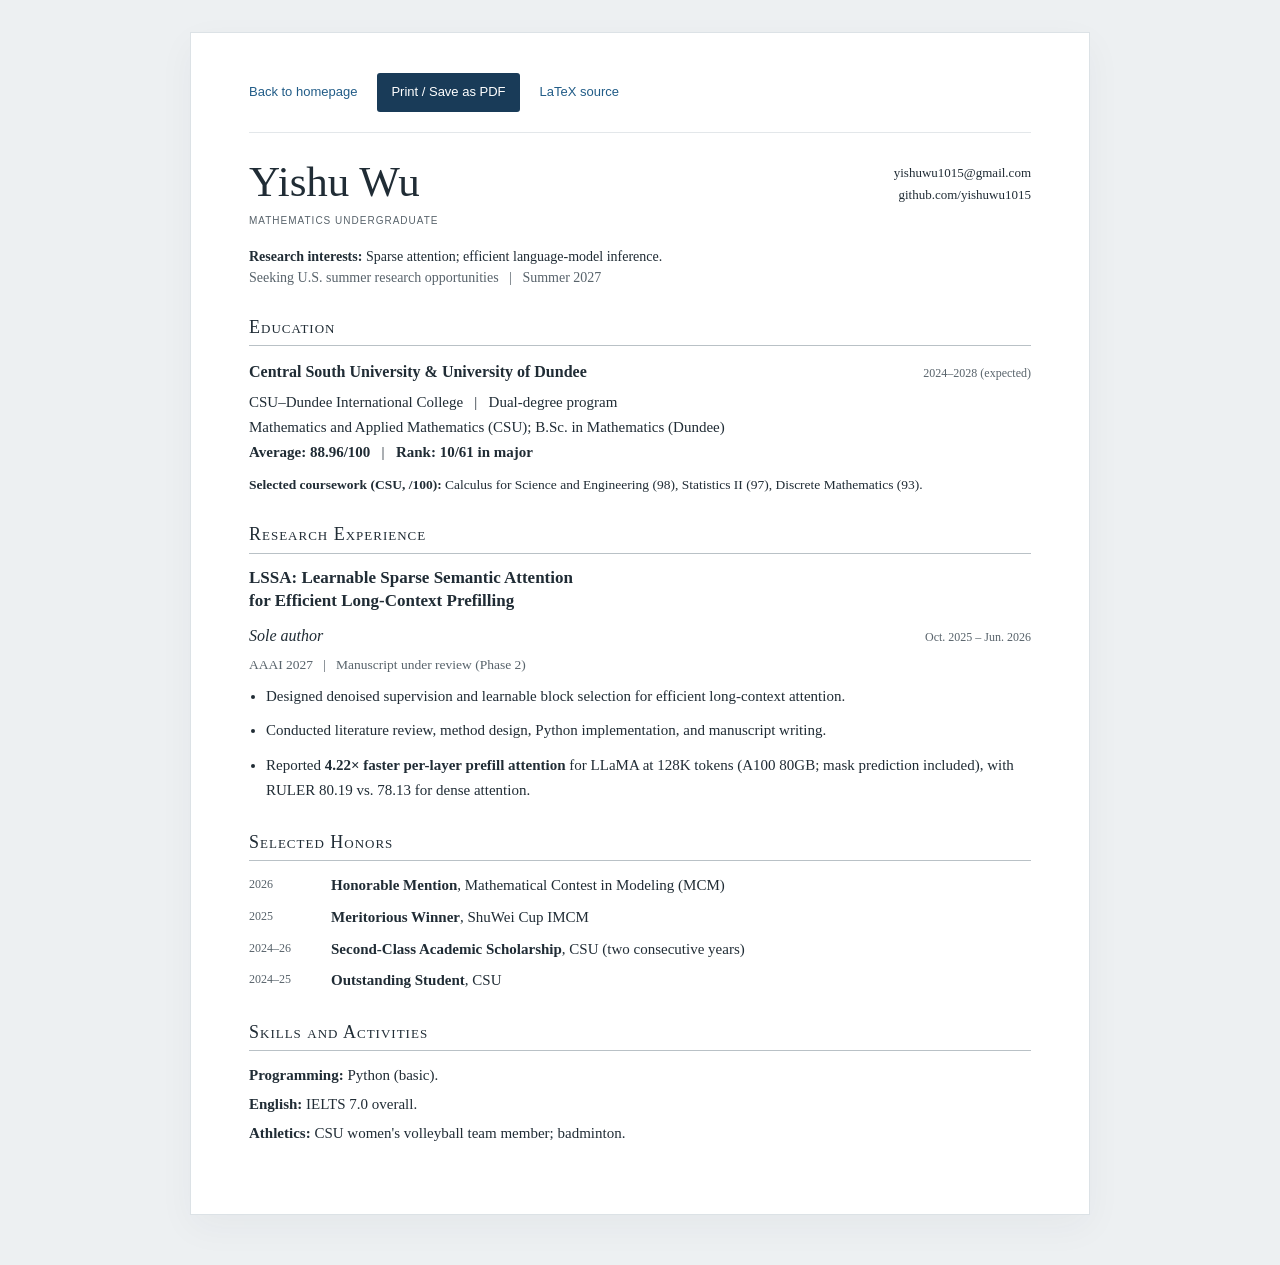
==== cv.html @ 64630541 "Add files via upload" ====
<!doctype html>
<html lang="en"><head><meta charset="utf-8"><meta name="viewport" content="width=device-width,initial-scale=1">
<title>Yishu Wu | Curriculum Vitae</title><meta name="description" content="Academic CV of Yishu Wu, mathematics undergraduate researching efficient long-context inference."><link rel="stylesheet" href="style.css">
<style>
body{background:#edf0f2;color:#202c35}
.cv-page{max-width:900px;margin:32px auto 50px;padding:40px 58px 48px;background:white;border:1px solid #dce2e6;box-shadow:0 12px 35px #2537480b;font-family:Palatino,"Palatino Linotype","Book Antiqua",Georgia,serif}
.cv-actions{font-family:-apple-system,BlinkMacSystemFont,"Segoe UI",Arial,sans-serif;padding-bottom:20px;border-bottom:1px solid #e3e7ea;margin-bottom:26px;font-size:13px}
.cv-page .cv-header{display:flex;align-items:flex-start;justify-content:space-between;gap:24px}
.cv-page h1{font-size:43px;font-weight:400;line-height:1.05;margin:0 0 9px;color:#202c35}
.cv-page .cv-kicker{font:10px/1.5 Arial,sans-serif;letter-spacing:1px;color:#58636b;margin:0}
.cv-page .cv-contacts{display:block;flex-shrink:0;text-align:right;font-size:13px;line-height:1.7;padding-top:3px;margin:0}
.cv-page .cv-contacts a{display:block;color:#202c35}
.cv-page .cv-focus{margin:18px 0 0}
.cv-page .cv-focus p{margin:0;font-size:14px;line-height:1.5}
.cv-page .cv-focus .availability-line{color:#58636b}
.cv-page section{margin:0 0 20px}
.cv-page h2{font:400 18px/1.3 Palatino,"Palatino Linotype",Georgia,serif;font-variant:small-caps;letter-spacing:1px;color:#202c35;margin:28px 0 12px;padding:0 0 6px;border-bottom:1px solid #b9c1c6}
.cv-page p,.cv-page li{font-size:15px;line-height:1.65;margin:0 0 7px}
.cv-page strong{font-weight:700}
.cv-page .cv-entry{display:flex;align-items:baseline;justify-content:space-between;gap:18px;margin-bottom:4px}
.cv-page .date{font-size:12px;white-space:nowrap;color:#58636b}
.cv-page .coursework,.cv-page .review-status{font-size:13.5px;line-height:1.6}
.cv-page .coursework{margin-top:9px}
.cv-page .review-status{color:#58636b;margin:4px 0 8px}
.cv-page h3{font-size:17px;line-height:1.4;color:#202c35;margin:0 0 9px}
.cv-page ul{margin:8px 0 9px;padding-left:17px}
.cv-page li{margin-bottom:10px}
.cv-page .honor-list{list-style:none;padding:0;margin:0}
.cv-page .honor-list li{display:grid;grid-template-columns:69px 1fr;gap:13px;margin-bottom:7px}
.cv-page .honor-list .date{padding-top:2px}
.cv-page .honor-note{font-size:13px;color:#58636b}
.cv-page .cv-skills p{margin-bottom:4px}
@media(max-width:650px){.cv-page{padding:25px 22px;margin:0;border:0;box-shadow:none}.cv-page .cv-header{display:block}.cv-page .cv-contacts{text-align:left;margin-top:13px}.cv-page .cv-entry{display:block}.cv-page .date{white-space:normal}.cv-page .cv-entry .date{display:block;margin-top:3px}.cv-page h1{font-size:39px}.cv-actions{gap:12px}}
@media print{body{background:white}.cv-page{border:0;box-shadow:none;margin:0;padding:0;max-width:none}.cv-actions{display:none}.cv-page h1{font-size:30pt}.cv-page .cv-header{display:flex}.cv-page .cv-contacts{text-align:right;margin:0;font-size:10pt}.cv-page .cv-kicker{font-size:9pt}.cv-page .cv-focus{margin-top:11pt}.cv-page .cv-focus p,.cv-page p,.cv-page li{font-size:11pt;line-height:1.32}.cv-page section{margin-bottom:11pt}.cv-page h2{font-size:12pt;margin:15pt 0 7pt;padding-bottom:3pt}.cv-page h3{font-size:11pt;margin-bottom:5pt}.cv-page .cv-entry{display:flex;margin-bottom:2pt}.cv-page .date{font-size:10pt;white-space:nowrap}.cv-page .coursework,.cv-page .review-status{font-size:10pt}.cv-page li{margin-bottom:5pt}.cv-page .honor-list li{margin-bottom:4pt;grid-template-columns:0.72in 1fr;gap:10pt}.cv-page ul{margin:6pt 0;padding-left:14pt}.cv-page .cv-skills p{margin-bottom:3pt}@page{size:letter;margin:0.72in}}
</style></head>
<body><main class="cv-page">
<div class="cv-actions"><a href="./">Back to homepage</a><button onclick="window.print()">Print / Save as PDF</button><a href="yishu-wu-cv.tex" download>LaTeX source</a></div>
<div class="cv-header"><div><h1>Yishu Wu</h1><p class="cv-kicker">MATHEMATICS UNDERGRADUATE</p></div><div class="cv-contacts"><a href="mailto:yishuwu1015@gmail.com">yishuwu1015@gmail.com</a><a href="https://github.com/yishuwu1015">github.com/yishuwu1015</a></div></div>
<div class="cv-focus"><p><strong>Research interests:</strong> Sparse attention; efficient language-model inference.</p><p class="availability-line">Seeking U.S. summer research opportunities &nbsp; | &nbsp; Summer 2027</p></div>
<section><h2>Education</h2><div class="cv-entry"><strong>Central South University &amp; University of Dundee</strong><span class="date">2024–2028 (expected)</span></div><p>CSU–Dundee International College &nbsp; | &nbsp; Dual-degree program<br>Mathematics and Applied Mathematics (CSU); B.Sc. in Mathematics (Dundee)<br><strong>Average: 88.96/100</strong> &nbsp; | &nbsp; <strong>Rank: 10/61 in major</strong></p>
<p class="coursework"><strong>Selected coursework (CSU, /100):</strong> Calculus for Science and Engineering (98), Statistics II (97), Discrete Mathematics (93).</p></section>
<section><h2>Research Experience</h2><h3>LSSA: Learnable Sparse Semantic Attention<br>for Efficient Long-Context Prefilling</h3><div class="cv-entry"><em>Sole author</em><span class="date">Oct. 2025 – Jun. 2026</span></div><p class="review-status">AAAI 2027 &nbsp; | &nbsp; Manuscript under review (Phase 2)</p><ul>
<li>Designed denoised supervision and learnable block selection for efficient long-context attention.</li>
<li>Conducted literature review, method design, Python implementation, and manuscript writing.</li>
<li>Reported <strong>4.22× faster per-layer prefill attention</strong> for LLaMA at 128K tokens (A100 80GB; mask prediction included), with RULER 80.19 vs. 78.13 for dense attention.</li>
</ul></section>
<section><h2>Selected Honors</h2><ul class="honor-list"><li><span class="date">2026</span><span><strong>Honorable Mention</strong>, Mathematical Contest in Modeling (MCM)</span></li><li><span class="date">2025</span><span><strong>Meritorious Winner</strong>, ShuWei Cup IMCM</span></li><li><span class="date">2024–26</span><span><strong>Second-Class Academic Scholarship</strong>, CSU (two consecutive years)</span></li><li><span class="date">2024–25</span><span><strong>Outstanding Student</strong>, CSU</span></li></ul></section>
<section class="cv-skills"><h2>Skills and Activities</h2><p><strong>Programming:</strong> Python (basic).</p><p><strong>English:</strong> IELTS 7.0 overall.</p><p><strong>Athletics:</strong> CSU women's volleyball team member; badminton.</p></section>
</main></body></html>
---- style.css ----
:root{--ink:#242d35;--navy:#193b58;--muted:#626d76;--line:#e2e7eb;--wash:#f3f7fa;--link:#215c87}*{box-sizing:border-box}html{scroll-behavior:smooth;scroll-padding-top:90px}body{margin:0;color:var(--ink);font:16px/1.75 -apple-system,BlinkMacSystemFont,"Segoe UI",Arial,sans-serif;background:#fff}a{color:var(--link);text-decoration:none}a:hover{text-decoration:underline;text-underline-offset:4px}a:focus-visible,summary:focus-visible,button:focus-visible{outline:3px solid #3e83b5;outline-offset:5px}.skip{position:absolute;left:12px;top:-70px;background:white;padding:10px;z-index:5}.skip:focus{top:8px}header{border-bottom:1px solid var(--line);background:#fff}nav{max-width:1120px;margin:auto;display:flex;justify-content:space-between;align-items:center;padding:22px 32px;gap:20px}.brand{font-weight:700;color:var(--navy);font-size:19px}.navlinks{display:flex;gap:30px}.navlinks a{font-size:15px;color:var(--muted)}.layout{max-width:1120px;margin:0 auto;display:grid;grid-template-columns:235px minmax(0,1fr);gap:65px;padding:56px 32px 24px}.profile{align-self:start;position:sticky;top:36px;font-size:14px;line-height:1.65}.monogram{height:100px;width:100px;border-radius:50%;display:grid;place-items:center;background:var(--wash);border:1px solid #dce6ee;color:var(--navy);font:35px Georgia,serif;letter-spacing:-2px}.profile h1{font:700 29px/1.2 Georgia,serif;color:var(--navy);margin:22px 0 8px}.profile p{margin:12px 0}.profile .role{font-size:15px;margin-top:0}.secondary{color:var(--muted)}.contact{display:block;overflow-wrap:anywhere;margin-top:20px}.cv-link{display:inline-block;margin-top:9px;border-bottom:1px solid #b8cad8}.interests{margin-top:32px;padding-top:22px;border-top:1px solid var(--line)}.interests h2{font-size:14px;font-weight:650;margin:0 0 9px}.interests ul{padding:0;margin:0;list-style:none;color:var(--muted)}.interests li{margin:4px 0}main{min-width:0}section{margin-bottom:42px}.eyebrow{color:var(--muted);font-size:12px;letter-spacing:1.5px;margin:0 0 8px}h2{font:700 27px/1.3 Georgia,serif;color:var(--navy);margin:0 0 19px}.about h2{font-size:36px;margin-bottom:22px}p{margin:0 0 15px}strong{font-weight:600}.availability{border-left:3px solid #3b6a8b;background:var(--wash);padding:16px 20px;margin-top:26px;font-size:15px}.availability strong{color:var(--navy)}.availability p{margin:4px 0 0}.section-heading{display:flex;justify-content:space-between;align-items:baseline;gap:14px;border-bottom:1px solid var(--line);margin-bottom:22px}.section-heading h2{margin-bottom:12px}.section-heading>span{font-size:13px;color:var(--muted)}.paper-meta{display:flex;gap:12px;flex-wrap:wrap;align-items:center;font-size:13px;color:var(--muted)}.tag{font-size:11px;letter-spacing:.6px;color:var(--navy);background:var(--wash);padding:3px 7px}h3{font-size:18px;line-height:1.5;margin:12px 0 9px;color:var(--navy)}.paper h3{font-size:21px;line-height:1.45;font-weight:650}.byline{font-size:14px}.byline span{color:var(--muted)}.paper>p{font-size:15px}.facts{display:grid;grid-template-columns:repeat(3,1fr);margin:22px 0;gap:16px}.facts div{border-left:1px solid var(--line);padding-left:14px}.facts strong{display:block;font-size:21px;color:var(--navy);line-height:1.5}.facts span{font-size:12px;color:var(--muted)}details{border-top:1px solid var(--line);border-bottom:1px solid var(--line);font-size:14px}summary{cursor:pointer;color:var(--link);padding:12px 0}details>div{padding:5px 0 4px}.entry-heading{display:flex;justify-content:space-between;align-items:baseline;gap:16px}.entry-heading h3{margin-top:0}.entry-heading>span{font-size:13px;white-space:nowrap;color:var(--muted)}.education-item p{font-size:15px;margin-bottom:12px}.grades span{padding:0 10px;color:var(--muted)}.small-title{font-size:14px;margin-top:25px}.courses{display:grid;grid-template-columns:1fr 1fr;gap:6px 20px;color:var(--muted);font-size:14px}.awards{list-style:none;padding:0;margin:0}.awards li{display:flex;justify-content:space-between;gap:20px;padding:13px 0;border-bottom:1px solid #edf0f3;font-size:14px;color:var(--muted)}.awards strong{color:var(--ink);font-size:15px}.awards time{font-size:13px}footer{display:flex;justify-content:space-between;border-top:1px solid var(--line);padding:22px 0;font-size:12px;color:var(--muted)}.cv-page{max-width:850px;margin:40px auto;padding:0 28px}.cv-page h1{font:700 36px Georgia,serif;color:var(--navy);margin-bottom:5px}.cv-page h2{font-size:22px;border-bottom:1px solid var(--line);padding-bottom:8px;margin:25px 0 12px}.cv-page p,.cv-page li{font-size:14px;line-height:1.65}.cv-page ul{padding-left:20px}.cv-actions{display:flex;gap:20px;flex-wrap:wrap;align-items:center;margin-bottom:26px;font-size:14px}.cv-actions button{font:inherit;background:var(--navy);color:white;border:0;padding:8px 14px;border-radius:3px;cursor:pointer}@media(max-width:800px){.layout{grid-template-columns:190px minmax(0,1fr);gap:32px;padding:36px 24px}.entry-heading{display:block}.entry-heading>span{display:block;margin-bottom:10px}.navlinks{gap:20px}.courses{grid-template-columns:1fr}}@media(max-width:600px){nav{padding:17px 20px;flex-wrap:wrap;gap:8px}.brand{font-size:18px}.navlinks{gap:17px}.navlinks a{font-size:14px}.layout{display:block;padding:30px 22px}.profile{position:static;display:grid;grid-template-columns:68px 1fr;column-gap:17px;margin-bottom:34px;padding-bottom:25px;border-bottom:1px solid var(--line)}.monogram{width:68px;height:68px;font-size:25px;grid-column:1;grid-row:1/3}.profile h1{grid-column:2;margin:4px 0;font-size:27px}.profile .role{grid-column:2;margin:0}.profile>p:not(.role),.contact,.cv-link{grid-column:1/-1}.profile>p{margin:10px 0 0}.contact{margin-top:12px}.cv-link{justify-self:start}.interests{display:none}.about h2{font-size:30px}.facts{gap:8px}.facts div{padding-left:9px}.facts strong{font-size:19px}.facts span{font-size:11px}section{margin-bottom:34px}.cv-page{margin-top:25px}}@media(prefers-reduced-motion:reduce){html{scroll-behavior:auto}}@media print{header,.cv-actions{display:none}.cv-page{margin:0;max-width:none;padding:0}.cv-page h1{font-size:25pt}.cv-page h2{font-size:13pt;margin:14px 0 7px}.cv-page p,.cv-page li{font-size:10pt;line-height:1.35}a{color:inherit}.cv-page section{break-inside:avoid;margin-bottom:12px}@page{size:letter;margin:16mm}}

/* Selected portrait and final typography */
.portrait{display:block;width:100%;height:auto;aspect-ratio:1;object-fit:contain;border-radius:6px}
.github-link{display:block;margin-top:8px;width:fit-content}
.profile{font-size:14px;position:static}
.profile h1{font-family:Georgia,serif;font-size:32px;margin-top:23px}
.profile .role{font-size:15px}
.interests{margin-top:26px}
.paper>p,.education-item p{font-size:16px}
.paper-meta{font-size:14px;margin-bottom:13px}
.tag{font-size:12px;letter-spacing:.35px}
.paper h3{font-size:21px;margin-bottom:10px}
.research-context{color:var(--muted)}
.availability{font-size:16px}
.courses,.awards li{font-size:14px}
.cv-page p,.cv-page li{font-size:16px}
.cv-page h1{margin-top:0}
.cv-page section{margin-bottom:24px}
.cv-page .cv-contacts{display:flex;flex-wrap:wrap;gap:8px 20px;margin-bottom:20px}
.cv-page .date{font-size:14px;color:var(--muted)}
@media(max-width:600px){
 .profile{grid-template-columns:116px minmax(0,1fr);gap:0 20px}
 .portrait{grid-column:1;grid-row:1/4;width:116px}
 .profile h1{grid-column:2;grid-row:1;font-size:28px;margin-top:12px}
 .profile .role{grid-column:2;grid-row:2;font-size:14px;margin-bottom:18px;line-height:1.5}
 .github-link{grid-column:1/-1}
 .profile>p:not(.role){margin-top:13px}
 .paper-meta{gap:6px 12px}
 .navlinks{gap:16px}
 .about h2{font-size:30px}
 .cv-page{padding:0 20px}
}
@media print{
 .cv-page p,.cv-page li{font-size:10pt;line-height:1.35}
 .cv-page section{margin-bottom:12px}
 .cv-page .cv-contacts{margin-bottom:10px}
 .cv-page .date{font-size:9pt}
}
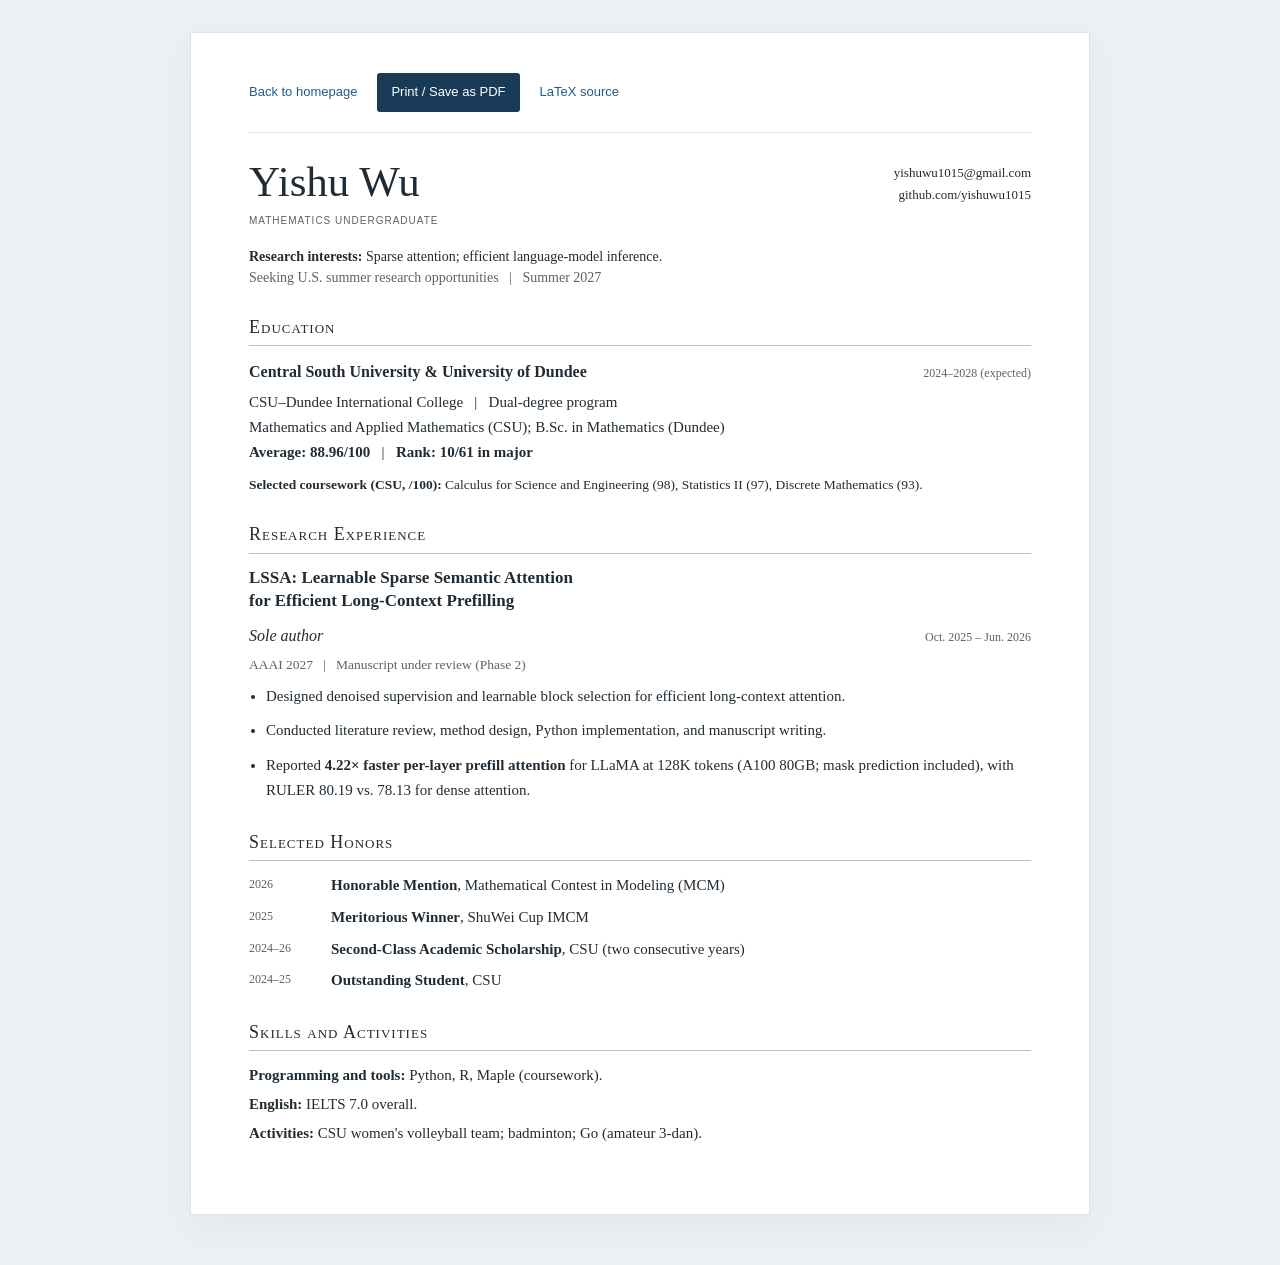
==== commit 014cd0f6: "Add files via upload" ====
--- a/cv.html
+++ b/cv.html
@@ -45,5 +45,5 @@
 <li>Reported <strong>4.22× faster per-layer prefill attention</strong> for LLaMA at 128K tokens (A100 80GB; mask prediction included), with RULER 80.19 vs. 78.13 for dense attention.</li>
 </ul></section>
 <section><h2>Selected Honors</h2><ul class="honor-list"><li><span class="date">2026</span><span><strong>Honorable Mention</strong>, Mathematical Contest in Modeling (MCM)</span></li><li><span class="date">2025</span><span><strong>Meritorious Winner</strong>, ShuWei Cup IMCM</span></li><li><span class="date">2024–26</span><span><strong>Second-Class Academic Scholarship</strong>, CSU (two consecutive years)</span></li><li><span class="date">2024–25</span><span><strong>Outstanding Student</strong>, CSU</span></li></ul></section>
-<section class="cv-skills"><h2>Skills and Activities</h2><p><strong>Programming:</strong> Python (basic).</p><p><strong>English:</strong> IELTS 7.0 overall.</p><p><strong>Athletics:</strong> CSU women's volleyball team member; badminton.</p></section>
+<section class="cv-skills"><h2>Skills and Activities</h2><p><strong>Programming and tools:</strong> Python, R, Maple (coursework).</p><p><strong>English:</strong> IELTS 7.0 overall.</p><p><strong>Activities:</strong> CSU women's volleyball team; badminton; Go (amateur 3-dan).</p></section>
 </main></body></html>
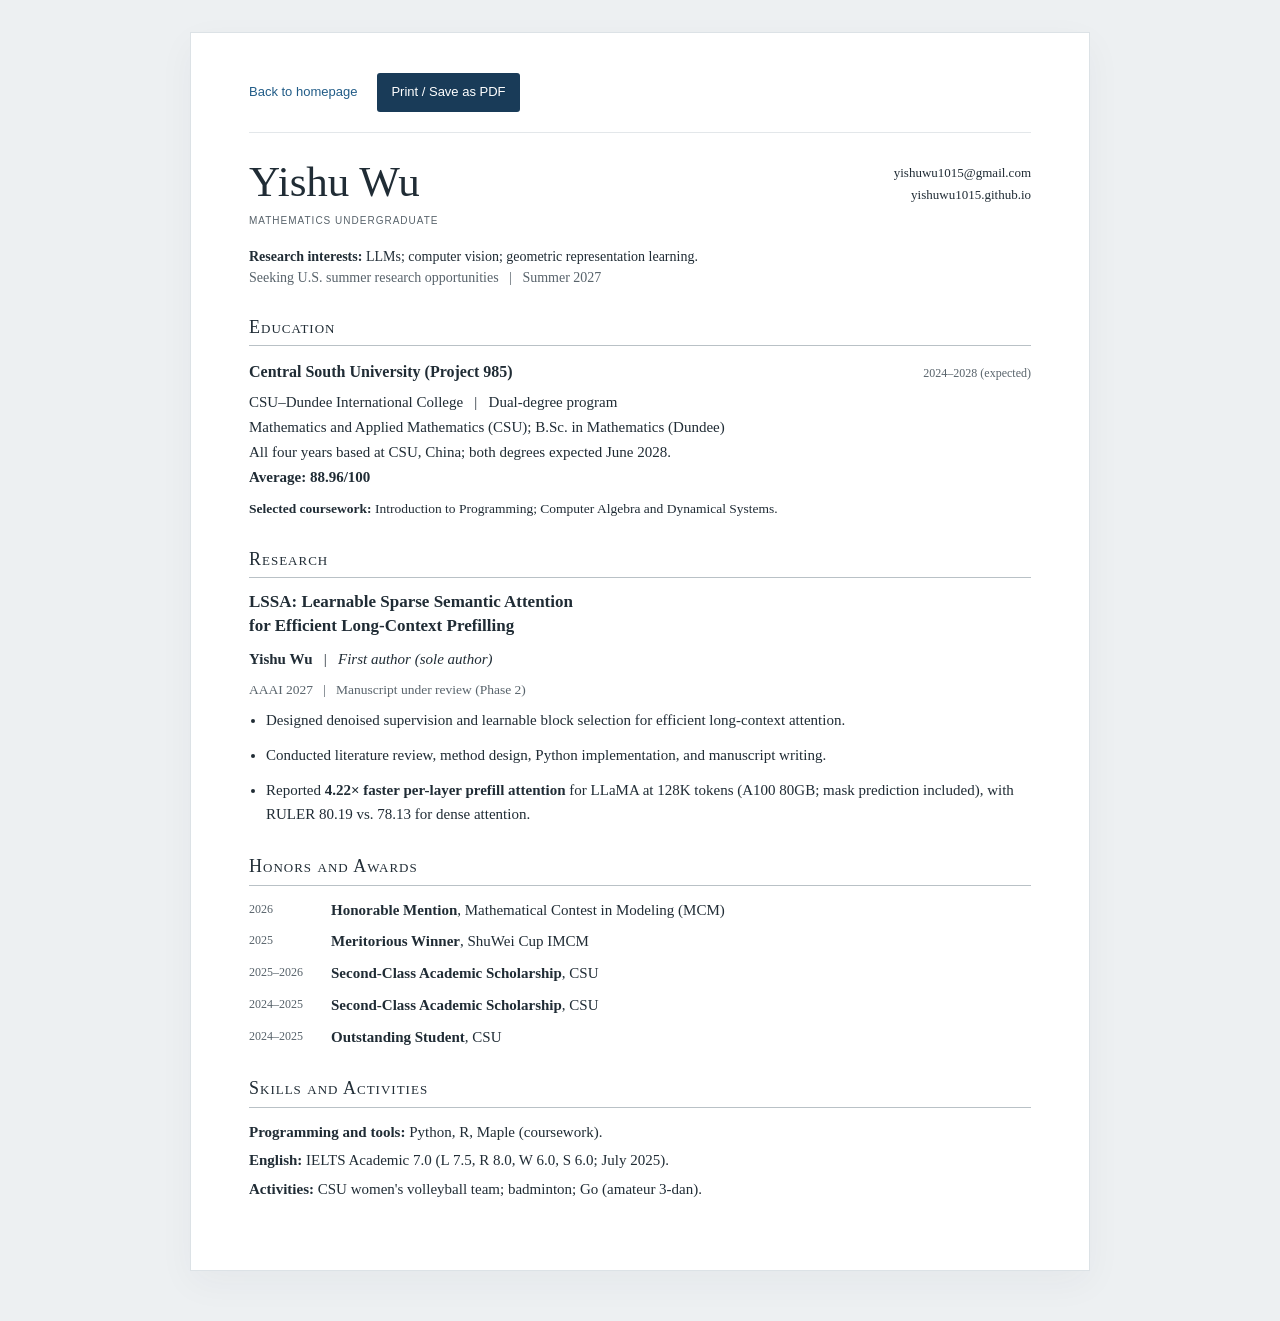
==== commit 00abebfe: "Add files via upload" ====
--- a/cv.html
+++ b/cv.html
@@ -34,16 +34,16 @@
 @media print{body{background:white}.cv-page{border:0;box-shadow:none;margin:0;padding:0;max-width:none}.cv-actions{display:none}.cv-page h1{font-size:30pt}.cv-page .cv-header{display:flex}.cv-page .cv-contacts{text-align:right;margin:0;font-size:10pt}.cv-page .cv-kicker{font-size:9pt}.cv-page .cv-focus{margin-top:11pt}.cv-page .cv-focus p,.cv-page p,.cv-page li{font-size:11pt;line-height:1.32}.cv-page section{margin-bottom:11pt}.cv-page h2{font-size:12pt;margin:15pt 0 7pt;padding-bottom:3pt}.cv-page h3{font-size:11pt;margin-bottom:5pt}.cv-page .cv-entry{display:flex;margin-bottom:2pt}.cv-page .date{font-size:10pt;white-space:nowrap}.cv-page .coursework,.cv-page .review-status{font-size:10pt}.cv-page li{margin-bottom:5pt}.cv-page .honor-list li{margin-bottom:4pt;grid-template-columns:0.72in 1fr;gap:10pt}.cv-page ul{margin:6pt 0;padding-left:14pt}.cv-page .cv-skills p{margin-bottom:3pt}@page{size:letter;margin:0.72in}}
 </style></head>
 <body><main class="cv-page">
-<div class="cv-actions"><a href="./">Back to homepage</a><button onclick="window.print()">Print / Save as PDF</button><a href="yishu-wu-cv.tex" download>LaTeX source</a></div>
-<div class="cv-header"><div><h1>Yishu Wu</h1><p class="cv-kicker">MATHEMATICS UNDERGRADUATE</p></div><div class="cv-contacts"><a href="mailto:yishuwu1015@gmail.com">yishuwu1015@gmail.com</a><a href="https://github.com/yishuwu1015">github.com/yishuwu1015</a></div></div>
-<div class="cv-focus"><p><strong>Research interests:</strong> Sparse attention; efficient language-model inference.</p><p class="availability-line">Seeking U.S. summer research opportunities &nbsp; | &nbsp; Summer 2027</p></div>
-<section><h2>Education</h2><div class="cv-entry"><strong>Central South University &amp; University of Dundee</strong><span class="date">2024–2028 (expected)</span></div><p>CSU–Dundee International College &nbsp; | &nbsp; Dual-degree program<br>Mathematics and Applied Mathematics (CSU); B.Sc. in Mathematics (Dundee)<br><strong>Average: 88.96/100</strong> &nbsp; | &nbsp; <strong>Rank: 10/61 in major</strong></p>
-<p class="coursework"><strong>Selected coursework (CSU, /100):</strong> Calculus for Science and Engineering (98), Statistics II (97), Discrete Mathematics (93).</p></section>
-<section><h2>Research Experience</h2><h3>LSSA: Learnable Sparse Semantic Attention<br>for Efficient Long-Context Prefilling</h3><div class="cv-entry"><em>Sole author</em><span class="date">Oct. 2025 – Jun. 2026</span></div><p class="review-status">AAAI 2027 &nbsp; | &nbsp; Manuscript under review (Phase 2)</p><ul>
+<div class="cv-actions"><a href="./">Back to homepage</a><button onclick="window.print()">Print / Save as PDF</button></div>
+<div class="cv-header"><div><h1>Yishu Wu</h1><p class="cv-kicker">MATHEMATICS UNDERGRADUATE</p></div><div class="cv-contacts"><a href="mailto:yishuwu1015@gmail.com">yishuwu1015@gmail.com</a><a href="https://yishuwu1015.github.io/">yishuwu1015.github.io</a></div></div>
+<div class="cv-focus"><p><strong>Research interests:</strong> LLMs; computer vision; geometric representation learning.</p><p class="availability-line">Seeking U.S. summer research opportunities &nbsp; | &nbsp; Summer 2027</p></div>
+<section><h2>Education</h2><div class="cv-entry"><strong>Central South University (Project 985)</strong><span class="date">2024–2028 (expected)</span></div><p>CSU–Dundee International College &nbsp; | &nbsp; Dual-degree program<br>Mathematics and Applied Mathematics (CSU); B.Sc. in Mathematics (Dundee)<br>All four years based at CSU, China; both degrees expected June 2028.<br><strong>Average: 88.96/100</strong></p>
+<p class="coursework"><strong>Selected coursework:</strong> Introduction to Programming; Computer Algebra and Dynamical Systems.</p></section>
+<section><h2>Research</h2><h3>LSSA: Learnable Sparse Semantic Attention<br>for Efficient Long-Context Prefilling</h3><p><strong>Yishu Wu</strong> &nbsp; | &nbsp; <em>First author (sole author)</em></p><p class="review-status">AAAI 2027 &nbsp; | &nbsp; Manuscript under review (Phase 2)</p><ul>
 <li>Designed denoised supervision and learnable block selection for efficient long-context attention.</li>
 <li>Conducted literature review, method design, Python implementation, and manuscript writing.</li>
 <li>Reported <strong>4.22× faster per-layer prefill attention</strong> for LLaMA at 128K tokens (A100 80GB; mask prediction included), with RULER 80.19 vs. 78.13 for dense attention.</li>
 </ul></section>
-<section><h2>Selected Honors</h2><ul class="honor-list"><li><span class="date">2026</span><span><strong>Honorable Mention</strong>, Mathematical Contest in Modeling (MCM)</span></li><li><span class="date">2025</span><span><strong>Meritorious Winner</strong>, ShuWei Cup IMCM</span></li><li><span class="date">2024–26</span><span><strong>Second-Class Academic Scholarship</strong>, CSU (two consecutive years)</span></li><li><span class="date">2024–25</span><span><strong>Outstanding Student</strong>, CSU</span></li></ul></section>
-<section class="cv-skills"><h2>Skills and Activities</h2><p><strong>Programming and tools:</strong> Python, R, Maple (coursework).</p><p><strong>English:</strong> IELTS 7.0 overall.</p><p><strong>Activities:</strong> CSU women's volleyball team; badminton; Go (amateur 3-dan).</p></section>
+<section><h2>Honors and Awards</h2><ul class="honor-list"><li><span class="date">2026</span><span><strong>Honorable Mention</strong>, Mathematical Contest in Modeling (MCM)</span></li><li><span class="date">2025</span><span><strong>Meritorious Winner</strong>, ShuWei Cup IMCM</span></li><li><span class="date">2025–2026</span><span><strong>Second-Class Academic Scholarship</strong>, CSU</span></li><li><span class="date">2024–2025</span><span><strong>Second-Class Academic Scholarship</strong>, CSU</span></li><li><span class="date">2024–2025</span><span><strong>Outstanding Student</strong>, CSU</span></li></ul></section>
+<section class="cv-skills"><h2>Skills and Activities</h2><p><strong>Programming and tools:</strong> Python, R, Maple (coursework).</p><p><strong>English:</strong> IELTS Academic 7.0 (L 7.5, R 8.0, W 6.0, S 6.0; July 2025).</p><p><strong>Activities:</strong> CSU women's volleyball team; badminton; Go (amateur 3-dan).</p></section>
 </main></body></html>
--- a/style.css
+++ b/style.css
@@ -1,7 +1,19 @@
 :root{--ink:#242d35;--navy:#193b58;--muted:#626d76;--line:#e2e7eb;--wash:#f3f7fa;--link:#215c87}*{box-sizing:border-box}html{scroll-behavior:smooth;scroll-padding-top:90px}body{margin:0;color:var(--ink);font:16px/1.75 -apple-system,BlinkMacSystemFont,"Segoe UI",Arial,sans-serif;background:#fff}a{color:var(--link);text-decoration:none}a:hover{text-decoration:underline;text-underline-offset:4px}a:focus-visible,summary:focus-visible,button:focus-visible{outline:3px solid #3e83b5;outline-offset:5px}.skip{position:absolute;left:12px;top:-70px;background:white;padding:10px;z-index:5}.skip:focus{top:8px}header{border-bottom:1px solid var(--line);background:#fff}nav{max-width:1120px;margin:auto;display:flex;justify-content:space-between;align-items:center;padding:22px 32px;gap:20px}.brand{font-weight:700;color:var(--navy);font-size:19px}.navlinks{display:flex;gap:30px}.navlinks a{font-size:15px;color:var(--muted)}.layout{max-width:1120px;margin:0 auto;display:grid;grid-template-columns:235px minmax(0,1fr);gap:65px;padding:56px 32px 24px}.profile{align-self:start;position:sticky;top:36px;font-size:14px;line-height:1.65}.monogram{height:100px;width:100px;border-radius:50%;display:grid;place-items:center;background:var(--wash);border:1px solid #dce6ee;color:var(--navy);font:35px Georgia,serif;letter-spacing:-2px}.profile h1{font:700 29px/1.2 Georgia,serif;color:var(--navy);margin:22px 0 8px}.profile p{margin:12px 0}.profile .role{font-size:15px;margin-top:0}.secondary{color:var(--muted)}.contact{display:block;overflow-wrap:anywhere;margin-top:20px}.cv-link{display:inline-block;margin-top:9px;border-bottom:1px solid #b8cad8}.interests{margin-top:32px;padding-top:22px;border-top:1px solid var(--line)}.interests h2{font-size:14px;font-weight:650;margin:0 0 9px}.interests ul{padding:0;margin:0;list-style:none;color:var(--muted)}.interests li{margin:4px 0}main{min-width:0}section{margin-bottom:42px}.eyebrow{color:var(--muted);font-size:12px;letter-spacing:1.5px;margin:0 0 8px}h2{font:700 27px/1.3 Georgia,serif;color:var(--navy);margin:0 0 19px}.about h2{font-size:36px;margin-bottom:22px}p{margin:0 0 15px}strong{font-weight:600}.availability{border-left:3px solid #3b6a8b;background:var(--wash);padding:16px 20px;margin-top:26px;font-size:15px}.availability strong{color:var(--navy)}.availability p{margin:4px 0 0}.section-heading{display:flex;justify-content:space-between;align-items:baseline;gap:14px;border-bottom:1px solid var(--line);margin-bottom:22px}.section-heading h2{margin-bottom:12px}.section-heading>span{font-size:13px;color:var(--muted)}.paper-meta{display:flex;gap:12px;flex-wrap:wrap;align-items:center;font-size:13px;color:var(--muted)}.tag{font-size:11px;letter-spacing:.6px;color:var(--navy);background:var(--wash);padding:3px 7px}h3{font-size:18px;line-height:1.5;margin:12px 0 9px;color:var(--navy)}.paper h3{font-size:21px;line-height:1.45;font-weight:650}.byline{font-size:14px}.byline span{color:var(--muted)}.paper>p{font-size:15px}.facts{display:grid;grid-template-columns:repeat(3,1fr);margin:22px 0;gap:16px}.facts div{border-left:1px solid var(--line);padding-left:14px}.facts strong{display:block;font-size:21px;color:var(--navy);line-height:1.5}.facts span{font-size:12px;color:var(--muted)}details{border-top:1px solid var(--line);border-bottom:1px solid var(--line);font-size:14px}summary{cursor:pointer;color:var(--link);padding:12px 0}details>div{padding:5px 0 4px}.entry-heading{display:flex;justify-content:space-between;align-items:baseline;gap:16px}.entry-heading h3{margin-top:0}.entry-heading>span{font-size:13px;white-space:nowrap;color:var(--muted)}.education-item p{font-size:15px;margin-bottom:12px}.grades span{padding:0 10px;color:var(--muted)}.small-title{font-size:14px;margin-top:25px}.courses{display:grid;grid-template-columns:1fr 1fr;gap:6px 20px;color:var(--muted);font-size:14px}.awards{list-style:none;padding:0;margin:0}.awards li{display:flex;justify-content:space-between;gap:20px;padding:13px 0;border-bottom:1px solid #edf0f3;font-size:14px;color:var(--muted)}.awards strong{color:var(--ink);font-size:15px}.awards time{font-size:13px}footer{display:flex;justify-content:space-between;border-top:1px solid var(--line);padding:22px 0;font-size:12px;color:var(--muted)}.cv-page{max-width:850px;margin:40px auto;padding:0 28px}.cv-page h1{font:700 36px Georgia,serif;color:var(--navy);margin-bottom:5px}.cv-page h2{font-size:22px;border-bottom:1px solid var(--line);padding-bottom:8px;margin:25px 0 12px}.cv-page p,.cv-page li{font-size:14px;line-height:1.65}.cv-page ul{padding-left:20px}.cv-actions{display:flex;gap:20px;flex-wrap:wrap;align-items:center;margin-bottom:26px;font-size:14px}.cv-actions button{font:inherit;background:var(--navy);color:white;border:0;padding:8px 14px;border-radius:3px;cursor:pointer}@media(max-width:800px){.layout{grid-template-columns:190px minmax(0,1fr);gap:32px;padding:36px 24px}.entry-heading{display:block}.entry-heading>span{display:block;margin-bottom:10px}.navlinks{gap:20px}.courses{grid-template-columns:1fr}}@media(max-width:600px){nav{padding:17px 20px;flex-wrap:wrap;gap:8px}.brand{font-size:18px}.navlinks{gap:17px}.navlinks a{font-size:14px}.layout{display:block;padding:30px 22px}.profile{position:static;display:grid;grid-template-columns:68px 1fr;column-gap:17px;margin-bottom:34px;padding-bottom:25px;border-bottom:1px solid var(--line)}.monogram{width:68px;height:68px;font-size:25px;grid-column:1;grid-row:1/3}.profile h1{grid-column:2;margin:4px 0;font-size:27px}.profile .role{grid-column:2;margin:0}.profile>p:not(.role),.contact,.cv-link{grid-column:1/-1}.profile>p{margin:10px 0 0}.contact{margin-top:12px}.cv-link{justify-self:start}.interests{display:none}.about h2{font-size:30px}.facts{gap:8px}.facts div{padding-left:9px}.facts strong{font-size:19px}.facts span{font-size:11px}section{margin-bottom:34px}.cv-page{margin-top:25px}}@media(prefers-reduced-motion:reduce){html{scroll-behavior:auto}}@media print{header,.cv-actions{display:none}.cv-page{margin:0;max-width:none;padding:0}.cv-page h1{font-size:25pt}.cv-page h2{font-size:13pt;margin:14px 0 7px}.cv-page p,.cv-page li{font-size:10pt;line-height:1.35}a{color:inherit}.cv-page section{break-inside:avoid;margin-bottom:12px}@page{size:letter;margin:16mm}}
 
-/* Selected portrait and final typography */
-.portrait{display:block;width:100%;height:auto;aspect-ratio:1;object-fit:contain;border-radius:6px}
+/* Selected portrait and final typography */
+.contact-actions{display:flex;flex-wrap:wrap;gap:10px;align-items:center;margin-top:15px}
+.email-action,.copy-email{font:inherit;line-height:1.4;border:1px solid #b8cad8;border-radius:3px;padding:7px 12px}
+.email-action{background:var(--navy);border-color:var(--navy);color:white}
+.copy-email{background:white;color:var(--link);cursor:pointer}
+.copy-email[hidden]{display:none}
+.copy-email:disabled{opacity:.65;cursor:wait}
+.availability .email-address{margin-top:10px;overflow-wrap:anywhere;user-select:all;font-size:14px}
+.availability .copy-status{font-size:13px;color:var(--muted)}
+.copy-status:empty{display:none}
+.language-score{font-size:15px}
+.awards time,.award-date{flex-shrink:0;text-align:right;font-size:13px}
+.award-date small{font-size:11px}
+.portrait{display:block;width:100%;height:auto;aspect-ratio:1;object-fit:contain;border-radius:6px}
 .github-link{display:block;margin-top:8px;width:fit-content}
 .profile{font-size:14px;position:static}
 .profile h1{font-family:Georgia,serif;font-size:32px;margin-top:23px}
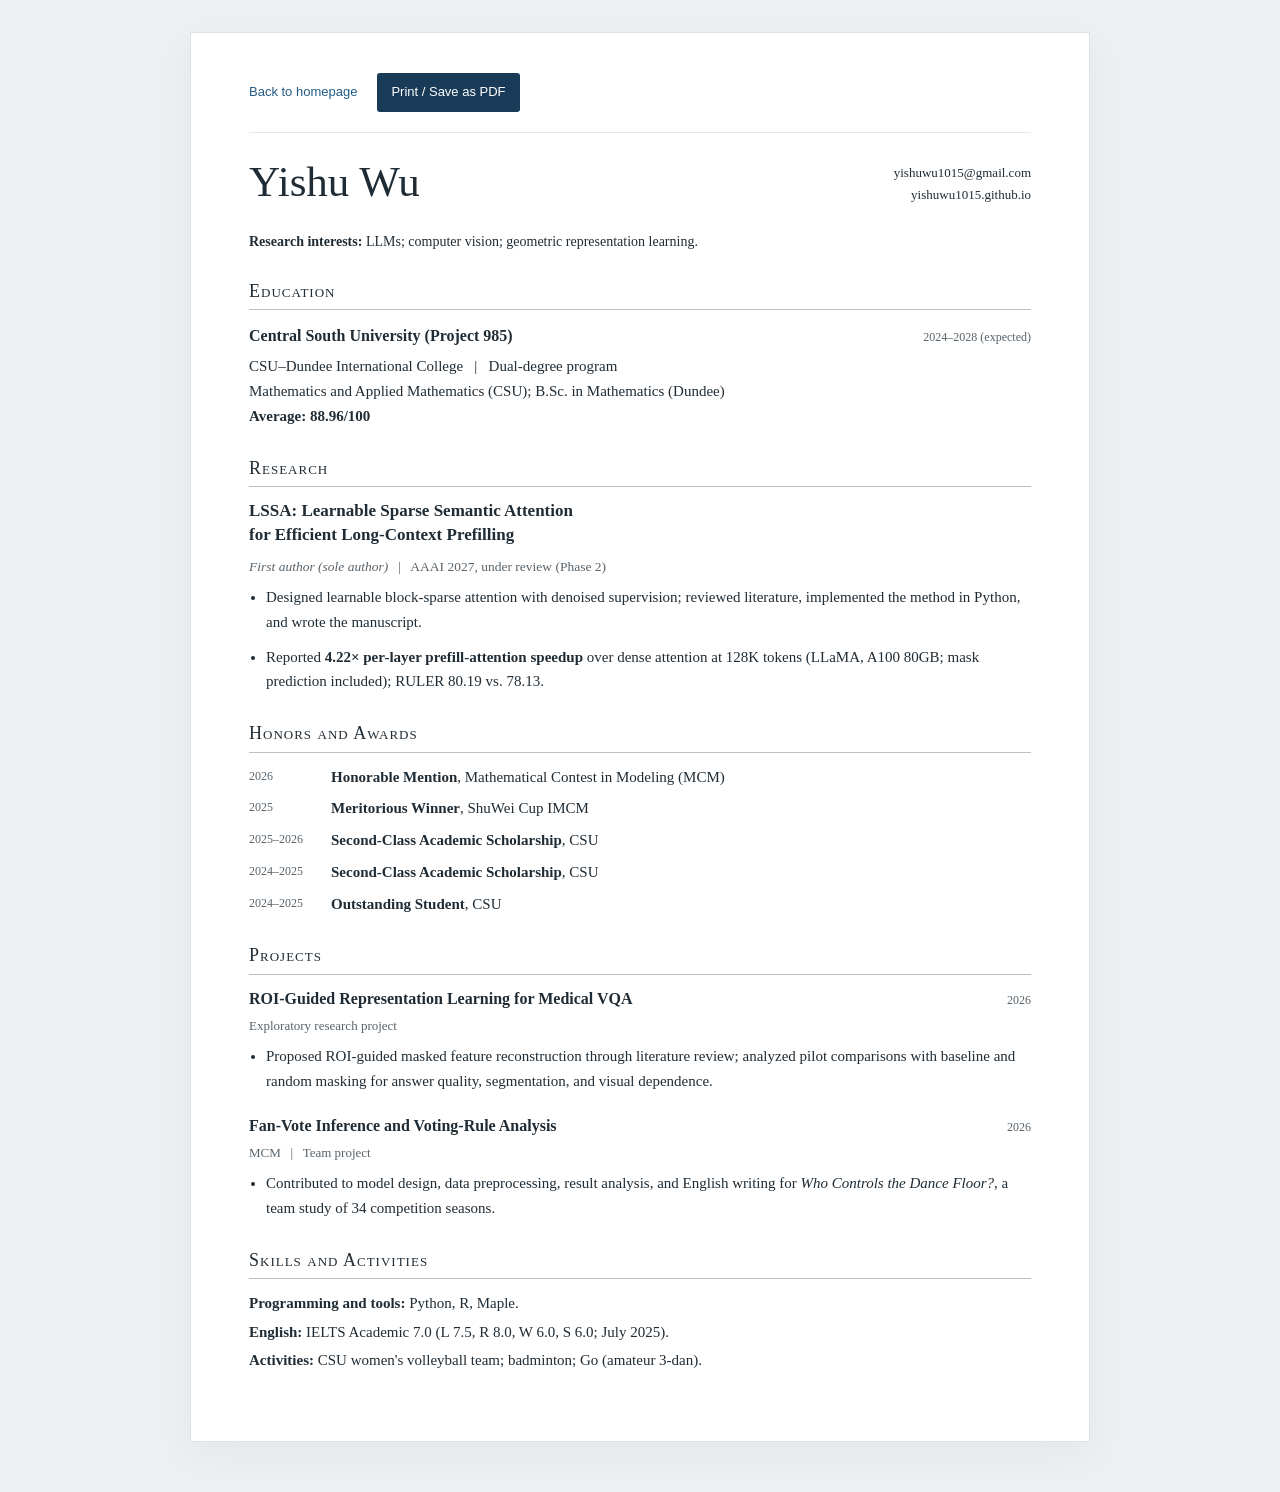
==== commit 17644295: "Add files via upload" ====
--- a/cv.html
+++ b/cv.html
@@ -1,49 +1,59 @@
 <!doctype html>
 <html lang="en"><head><meta charset="utf-8"><meta name="viewport" content="width=device-width,initial-scale=1">
-<title>Yishu Wu | Curriculum Vitae</title><meta name="description" content="Academic CV of Yishu Wu, mathematics undergraduate researching efficient long-context inference."><link rel="stylesheet" href="style.css">
-<style>
-body{background:#edf0f2;color:#202c35}
-.cv-page{max-width:900px;margin:32px auto 50px;padding:40px 58px 48px;background:white;border:1px solid #dce2e6;box-shadow:0 12px 35px #2537480b;font-family:Palatino,"Palatino Linotype","Book Antiqua",Georgia,serif}
-.cv-actions{font-family:-apple-system,BlinkMacSystemFont,"Segoe UI",Arial,sans-serif;padding-bottom:20px;border-bottom:1px solid #e3e7ea;margin-bottom:26px;font-size:13px}
-.cv-page .cv-header{display:flex;align-items:flex-start;justify-content:space-between;gap:24px}
-.cv-page h1{font-size:43px;font-weight:400;line-height:1.05;margin:0 0 9px;color:#202c35}
-.cv-page .cv-kicker{font:10px/1.5 Arial,sans-serif;letter-spacing:1px;color:#58636b;margin:0}
-.cv-page .cv-contacts{display:block;flex-shrink:0;text-align:right;font-size:13px;line-height:1.7;padding-top:3px;margin:0}
-.cv-page .cv-contacts a{display:block;color:#202c35}
-.cv-page .cv-focus{margin:18px 0 0}
-.cv-page .cv-focus p{margin:0;font-size:14px;line-height:1.5}
-.cv-page .cv-focus .availability-line{color:#58636b}
-.cv-page section{margin:0 0 20px}
-.cv-page h2{font:400 18px/1.3 Palatino,"Palatino Linotype",Georgia,serif;font-variant:small-caps;letter-spacing:1px;color:#202c35;margin:28px 0 12px;padding:0 0 6px;border-bottom:1px solid #b9c1c6}
-.cv-page p,.cv-page li{font-size:15px;line-height:1.65;margin:0 0 7px}
-.cv-page strong{font-weight:700}
-.cv-page .cv-entry{display:flex;align-items:baseline;justify-content:space-between;gap:18px;margin-bottom:4px}
-.cv-page .date{font-size:12px;white-space:nowrap;color:#58636b}
-.cv-page .coursework,.cv-page .review-status{font-size:13.5px;line-height:1.6}
-.cv-page .coursework{margin-top:9px}
-.cv-page .review-status{color:#58636b;margin:4px 0 8px}
-.cv-page h3{font-size:17px;line-height:1.4;color:#202c35;margin:0 0 9px}
-.cv-page ul{margin:8px 0 9px;padding-left:17px}
-.cv-page li{margin-bottom:10px}
-.cv-page .honor-list{list-style:none;padding:0;margin:0}
-.cv-page .honor-list li{display:grid;grid-template-columns:69px 1fr;gap:13px;margin-bottom:7px}
-.cv-page .honor-list .date{padding-top:2px}
-.cv-page .honor-note{font-size:13px;color:#58636b}
-.cv-page .cv-skills p{margin-bottom:4px}
-@media(max-width:650px){.cv-page{padding:25px 22px;margin:0;border:0;box-shadow:none}.cv-page .cv-header{display:block}.cv-page .cv-contacts{text-align:left;margin-top:13px}.cv-page .cv-entry{display:block}.cv-page .date{white-space:normal}.cv-page .cv-entry .date{display:block;margin-top:3px}.cv-page h1{font-size:39px}.cv-actions{gap:12px}}
-@media print{body{background:white}.cv-page{border:0;box-shadow:none;margin:0;padding:0;max-width:none}.cv-actions{display:none}.cv-page h1{font-size:30pt}.cv-page .cv-header{display:flex}.cv-page .cv-contacts{text-align:right;margin:0;font-size:10pt}.cv-page .cv-kicker{font-size:9pt}.cv-page .cv-focus{margin-top:11pt}.cv-page .cv-focus p,.cv-page p,.cv-page li{font-size:11pt;line-height:1.32}.cv-page section{margin-bottom:11pt}.cv-page h2{font-size:12pt;margin:15pt 0 7pt;padding-bottom:3pt}.cv-page h3{font-size:11pt;margin-bottom:5pt}.cv-page .cv-entry{display:flex;margin-bottom:2pt}.cv-page .date{font-size:10pt;white-space:nowrap}.cv-page .coursework,.cv-page .review-status{font-size:10pt}.cv-page li{margin-bottom:5pt}.cv-page .honor-list li{margin-bottom:4pt;grid-template-columns:0.72in 1fr;gap:10pt}.cv-page ul{margin:6pt 0;padding-left:14pt}.cv-page .cv-skills p{margin-bottom:3pt}@page{size:letter;margin:0.72in}}
-</style></head>
-<body><main class="cv-page">
-<div class="cv-actions"><a href="./">Back to homepage</a><button onclick="window.print()">Print / Save as PDF</button></div>
-<div class="cv-header"><div><h1>Yishu Wu</h1><p class="cv-kicker">MATHEMATICS UNDERGRADUATE</p></div><div class="cv-contacts"><a href="mailto:yishuwu1015@gmail.com">yishuwu1015@gmail.com</a><a href="https://yishuwu1015.github.io/">yishuwu1015.github.io</a></div></div>
-<div class="cv-focus"><p><strong>Research interests:</strong> LLMs; computer vision; geometric representation learning.</p><p class="availability-line">Seeking U.S. summer research opportunities &nbsp; | &nbsp; Summer 2027</p></div>
-<section><h2>Education</h2><div class="cv-entry"><strong>Central South University (Project 985)</strong><span class="date">2024–2028 (expected)</span></div><p>CSU–Dundee International College &nbsp; | &nbsp; Dual-degree program<br>Mathematics and Applied Mathematics (CSU); B.Sc. in Mathematics (Dundee)<br>All four years based at CSU, China; both degrees expected June 2028.<br><strong>Average: 88.96/100</strong></p>
-<p class="coursework"><strong>Selected coursework:</strong> Introduction to Programming; Computer Algebra and Dynamical Systems.</p></section>
-<section><h2>Research</h2><h3>LSSA: Learnable Sparse Semantic Attention<br>for Efficient Long-Context Prefilling</h3><p><strong>Yishu Wu</strong> &nbsp; | &nbsp; <em>First author (sole author)</em></p><p class="review-status">AAAI 2027 &nbsp; | &nbsp; Manuscript under review (Phase 2)</p><ul>
-<li>Designed denoised supervision and learnable block selection for efficient long-context attention.</li>
-<li>Conducted literature review, method design, Python implementation, and manuscript writing.</li>
-<li>Reported <strong>4.22× faster per-layer prefill attention</strong> for LLaMA at 128K tokens (A100 80GB; mask prediction included), with RULER 80.19 vs. 78.13 for dense attention.</li>
-</ul></section>
-<section><h2>Honors and Awards</h2><ul class="honor-list"><li><span class="date">2026</span><span><strong>Honorable Mention</strong>, Mathematical Contest in Modeling (MCM)</span></li><li><span class="date">2025</span><span><strong>Meritorious Winner</strong>, ShuWei Cup IMCM</span></li><li><span class="date">2025–2026</span><span><strong>Second-Class Academic Scholarship</strong>, CSU</span></li><li><span class="date">2024–2025</span><span><strong>Second-Class Academic Scholarship</strong>, CSU</span></li><li><span class="date">2024–2025</span><span><strong>Outstanding Student</strong>, CSU</span></li></ul></section>
-<section class="cv-skills"><h2>Skills and Activities</h2><p><strong>Programming and tools:</strong> Python, R, Maple (coursework).</p><p><strong>English:</strong> IELTS Academic 7.0 (L 7.5, R 8.0, W 6.0, S 6.0; July 2025).</p><p><strong>Activities:</strong> CSU women's volleyball team; badminton; Go (amateur 3-dan).</p></section>
-</main></body></html>
+<title>Yishu Wu | Curriculum Vitae</title><meta name="description" content="Academic CV of Yishu Wu, mathematics undergraduate researching efficient long-context inference."><link rel="stylesheet" href="style.css">
+<style>
+body{background:#edf0f2;color:#202c35}
+.cv-page{max-width:900px;margin:32px auto 50px;padding:40px 58px 48px;background:white;border:1px solid #dce2e6;box-shadow:0 12px 35px #2537480b;font-family:Palatino,"Palatino Linotype","Book Antiqua",Georgia,serif}
+.cv-actions{font-family:-apple-system,BlinkMacSystemFont,"Segoe UI",Arial,sans-serif;padding-bottom:20px;border-bottom:1px solid #e3e7ea;margin-bottom:26px;font-size:13px}
+.cv-page .cv-header{display:flex;align-items:flex-start;justify-content:space-between;gap:24px}
+.cv-page h1{font-size:43px;font-weight:400;line-height:1.05;margin:0 0 9px;color:#202c35}
+.cv-page .cv-kicker{font:10px/1.5 Arial,sans-serif;letter-spacing:1px;color:#58636b;margin:0}
+.cv-page .cv-contacts{display:block;flex-shrink:0;text-align:right;font-size:13px;line-height:1.7;padding-top:3px;margin:0}
+.cv-page .cv-contacts a{display:block;color:#202c35}
+.cv-page .cv-focus{margin:18px 0 0}
+.cv-page .cv-focus p{margin:0;font-size:14px;line-height:1.5}
+.cv-page .cv-focus .availability-line{color:#58636b}
+.cv-page section{margin:0 0 20px}
+.cv-page h2{font:400 18px/1.3 Palatino,"Palatino Linotype",Georgia,serif;font-variant:small-caps;letter-spacing:1px;color:#202c35;margin:28px 0 12px;padding:0 0 6px;border-bottom:1px solid #b9c1c6}
+.cv-page p,.cv-page li{font-size:15px;line-height:1.65;margin:0 0 7px}
+.cv-page strong{font-weight:700}
+.cv-page .cv-entry{display:flex;align-items:baseline;justify-content:space-between;gap:18px;margin-bottom:4px}
+.cv-page .date{font-size:12px;white-space:nowrap;color:#58636b}
+.cv-page .coursework,.cv-page .review-status{font-size:13.5px;line-height:1.6}
+.cv-page .coursework{margin-top:9px}
+.cv-page .review-status{color:#58636b;margin:4px 0 8px}
+.cv-page h3{font-size:17px;line-height:1.4;color:#202c35;margin:0 0 9px}
+.cv-page ul{margin:8px 0 9px;padding-left:17px}
+.cv-page li{margin-bottom:10px}
+.cv-page .honor-list{list-style:none;padding:0;margin:0}
+.cv-page .honor-list li{display:grid;grid-template-columns:69px 1fr;gap:13px;margin-bottom:7px}
+.cv-page .honor-list .date{padding-top:2px}
+.cv-page .honor-note{font-size:13px;color:#58636b}
+.cv-page .cv-skills p{margin-bottom:4px}
+.cv-page .cv-project+.cv-project{margin-top:20px}
+.cv-page .cv-project h3{font-size:16px;margin:0;line-height:1.45}
+.cv-page .project-type{font-size:13px;color:#58636b;margin:3px 0 7px}
+@media(max-width:650px){.cv-page{padding:25px 22px;margin:0;border:0;box-shadow:none}.cv-page .cv-header{display:block}.cv-page .cv-contacts{text-align:left;margin-top:13px}.cv-page .cv-entry{display:block}.cv-page .date{white-space:normal}.cv-page .cv-entry .date{display:block;margin-top:3px}.cv-page h1{font-size:39px}.cv-actions{gap:12px}}
+@media print{body{background:white}.cv-page{border:0;box-shadow:none;margin:0;padding:0;max-width:none}.cv-actions{display:none}.cv-page h1{font-size:30pt}.cv-page .cv-header{display:flex}.cv-page .cv-contacts{text-align:right;margin:0;font-size:10pt}.cv-page .cv-kicker{font-size:9pt}.cv-page .cv-focus{margin-top:8pt}.cv-page .cv-focus p,.cv-page p,.cv-page li{font-size:11pt;line-height:1.3182}.cv-page section{margin-bottom:0}.cv-page p{margin-bottom:0}.cv-page .review-status{margin:4pt 0 3pt}.cv-page h2{font-size:12.5pt;margin:10pt 0 5pt;padding-bottom:3pt;break-after:avoid}.cv-page h3{font-size:11pt;line-height:1.3182;margin-bottom:4pt}.cv-page .cv-entry{display:flex;margin-bottom:2pt}.cv-page .date{font-size:10pt;white-space:nowrap}.cv-page .coursework,.cv-page .review-status,.cv-page .project-type{font-size:10pt;line-height:1.35}.cv-page .coursework{margin-top:6pt}.cv-page li{margin-bottom:3pt}.cv-page .honor-list li{margin-bottom:2pt;grid-template-columns:0.72in 1fr;gap:10pt}.cv-page ul{margin:3pt 0;padding-left:14pt}.cv-page .cv-skills p{margin-bottom:3pt}.cv-page .cv-projects{break-inside:auto}.cv-page .cv-project{break-inside:avoid}.cv-page .cv-project+.cv-project{margin-top:8pt}.cv-page .cv-project h3{font-size:11pt}.cv-page .project-type{margin:2pt 0 3pt}@page{size:letter;margin:0.60in 0.72in}}
+</style></head>
+<body><main class="cv-page">
+<div class="cv-actions"><a href="./">Back to homepage</a><button onclick="window.print()">Print / Save as PDF</button></div>
+<div class="cv-header"><div><h1>Yishu Wu</h1></div><div class="cv-contacts"><a href="mailto:yishuwu1015@gmail.com">yishuwu1015@gmail.com</a><a href="https://yishuwu1015.github.io/">yishuwu1015.github.io</a></div></div>
+<div class="cv-focus"><p><strong>Research interests:</strong> LLMs; computer vision; geometric representation learning.</p></div>
+<section><h2>Education</h2><div class="cv-entry"><strong>Central South University (Project 985)</strong><span class="date">2024–2028 (expected)</span></div><p>CSU–Dundee International College &nbsp; | &nbsp; Dual-degree program<br>Mathematics and Applied Mathematics (CSU); B.Sc. in Mathematics (Dundee)<br><strong>Average: 88.96/100</strong></p>
+</section>
+<section><h2>Research</h2><h3>LSSA: Learnable Sparse Semantic Attention<br>for Efficient Long-Context Prefilling</h3><p class="review-status"><em>First author (sole author)</em> &nbsp; | &nbsp; AAAI 2027, under review (Phase 2)</p><ul>
+<li>Designed learnable block-sparse attention with denoised supervision; reviewed literature, implemented the method in Python, and wrote the manuscript.</li>
+<li>Reported <strong>4.22× per-layer prefill-attention speedup</strong> over dense attention at 128K tokens (LLaMA, A100 80GB; mask prediction included); RULER 80.19 vs. 78.13.</li>
+</ul></section>
+<section><h2>Honors and Awards</h2><ul class="honor-list"><li><span class="date">2026</span><span><strong>Honorable Mention</strong>, Mathematical Contest in Modeling (MCM)</span></li><li><span class="date">2025</span><span><strong>Meritorious Winner</strong>, ShuWei Cup IMCM</span></li><li><span class="date">2025–2026</span><span><strong>Second-Class Academic Scholarship</strong>, CSU</span></li><li><span class="date">2024–2025</span><span><strong>Second-Class Academic Scholarship</strong>, CSU</span></li><li><span class="date">2024–2025</span><span><strong>Outstanding Student</strong>, CSU</span></li></ul></section>
+<section class="cv-projects" id="projects"><h2>Projects</h2>
+<article class="cv-project"><div class="cv-entry"><h3>ROI-Guided Representation Learning for Medical VQA</h3><span class="date">2026</span></div><p class="project-type">Exploratory research project</p><ul>
+<li>Proposed ROI-guided masked feature reconstruction through literature review; analyzed pilot comparisons with baseline and random masking for answer quality, segmentation, and visual dependence.</li>
+</ul></article>
+<article class="cv-project"><div class="cv-entry"><h3>Fan-Vote Inference and Voting-Rule Analysis</h3><span class="date">2026</span></div><p class="project-type">MCM &nbsp; | &nbsp; Team project</p><ul>
+<li>Contributed to model design, data preprocessing, result analysis, and English writing for <em>Who Controls the Dance Floor?</em>, a team study of 34 competition seasons.</li>
+</ul></article>
+</section>
+<section class="cv-skills"><h2>Skills and Activities</h2><p><strong>Programming and tools:</strong> Python, R, Maple.</p><p><strong>English:</strong> IELTS Academic 7.0 (L 7.5, R 8.0, W 6.0, S 6.0; July 2025).</p><p><strong>Activities:</strong> CSU women's volleyball team; badminton; Go (amateur 3-dan).</p></section>
+</main></body></html>
--- a/style.css
+++ b/style.css
@@ -1,6 +1,14 @@
 :root{--ink:#242d35;--navy:#193b58;--muted:#626d76;--line:#e2e7eb;--wash:#f3f7fa;--link:#215c87}*{box-sizing:border-box}html{scroll-behavior:smooth;scroll-padding-top:90px}body{margin:0;color:var(--ink);font:16px/1.75 -apple-system,BlinkMacSystemFont,"Segoe UI",Arial,sans-serif;background:#fff}a{color:var(--link);text-decoration:none}a:hover{text-decoration:underline;text-underline-offset:4px}a:focus-visible,summary:focus-visible,button:focus-visible{outline:3px solid #3e83b5;outline-offset:5px}.skip{position:absolute;left:12px;top:-70px;background:white;padding:10px;z-index:5}.skip:focus{top:8px}header{border-bottom:1px solid var(--line);background:#fff}nav{max-width:1120px;margin:auto;display:flex;justify-content:space-between;align-items:center;padding:22px 32px;gap:20px}.brand{font-weight:700;color:var(--navy);font-size:19px}.navlinks{display:flex;gap:30px}.navlinks a{font-size:15px;color:var(--muted)}.layout{max-width:1120px;margin:0 auto;display:grid;grid-template-columns:235px minmax(0,1fr);gap:65px;padding:56px 32px 24px}.profile{align-self:start;position:sticky;top:36px;font-size:14px;line-height:1.65}.monogram{height:100px;width:100px;border-radius:50%;display:grid;place-items:center;background:var(--wash);border:1px solid #dce6ee;color:var(--navy);font:35px Georgia,serif;letter-spacing:-2px}.profile h1{font:700 29px/1.2 Georgia,serif;color:var(--navy);margin:22px 0 8px}.profile p{margin:12px 0}.profile .role{font-size:15px;margin-top:0}.secondary{color:var(--muted)}.contact{display:block;overflow-wrap:anywhere;margin-top:20px}.cv-link{display:inline-block;margin-top:9px;border-bottom:1px solid #b8cad8}.interests{margin-top:32px;padding-top:22px;border-top:1px solid var(--line)}.interests h2{font-size:14px;font-weight:650;margin:0 0 9px}.interests ul{padding:0;margin:0;list-style:none;color:var(--muted)}.interests li{margin:4px 0}main{min-width:0}section{margin-bottom:42px}.eyebrow{color:var(--muted);font-size:12px;letter-spacing:1.5px;margin:0 0 8px}h2{font:700 27px/1.3 Georgia,serif;color:var(--navy);margin:0 0 19px}.about h2{font-size:36px;margin-bottom:22px}p{margin:0 0 15px}strong{font-weight:600}.availability{border-left:3px solid #3b6a8b;background:var(--wash);padding:16px 20px;margin-top:26px;font-size:15px}.availability strong{color:var(--navy)}.availability p{margin:4px 0 0}.section-heading{display:flex;justify-content:space-between;align-items:baseline;gap:14px;border-bottom:1px solid var(--line);margin-bottom:22px}.section-heading h2{margin-bottom:12px}.section-heading>span{font-size:13px;color:var(--muted)}.paper-meta{display:flex;gap:12px;flex-wrap:wrap;align-items:center;font-size:13px;color:var(--muted)}.tag{font-size:11px;letter-spacing:.6px;color:var(--navy);background:var(--wash);padding:3px 7px}h3{font-size:18px;line-height:1.5;margin:12px 0 9px;color:var(--navy)}.paper h3{font-size:21px;line-height:1.45;font-weight:650}.byline{font-size:14px}.byline span{color:var(--muted)}.paper>p{font-size:15px}.facts{display:grid;grid-template-columns:repeat(3,1fr);margin:22px 0;gap:16px}.facts div{border-left:1px solid var(--line);padding-left:14px}.facts strong{display:block;font-size:21px;color:var(--navy);line-height:1.5}.facts span{font-size:12px;color:var(--muted)}details{border-top:1px solid var(--line);border-bottom:1px solid var(--line);font-size:14px}summary{cursor:pointer;color:var(--link);padding:12px 0}details>div{padding:5px 0 4px}.entry-heading{display:flex;justify-content:space-between;align-items:baseline;gap:16px}.entry-heading h3{margin-top:0}.entry-heading>span{font-size:13px;white-space:nowrap;color:var(--muted)}.education-item p{font-size:15px;margin-bottom:12px}.grades span{padding:0 10px;color:var(--muted)}.small-title{font-size:14px;margin-top:25px}.courses{display:grid;grid-template-columns:1fr 1fr;gap:6px 20px;color:var(--muted);font-size:14px}.awards{list-style:none;padding:0;margin:0}.awards li{display:flex;justify-content:space-between;gap:20px;padding:13px 0;border-bottom:1px solid #edf0f3;font-size:14px;color:var(--muted)}.awards strong{color:var(--ink);font-size:15px}.awards time{font-size:13px}footer{display:flex;justify-content:space-between;border-top:1px solid var(--line);padding:22px 0;font-size:12px;color:var(--muted)}.cv-page{max-width:850px;margin:40px auto;padding:0 28px}.cv-page h1{font:700 36px Georgia,serif;color:var(--navy);margin-bottom:5px}.cv-page h2{font-size:22px;border-bottom:1px solid var(--line);padding-bottom:8px;margin:25px 0 12px}.cv-page p,.cv-page li{font-size:14px;line-height:1.65}.cv-page ul{padding-left:20px}.cv-actions{display:flex;gap:20px;flex-wrap:wrap;align-items:center;margin-bottom:26px;font-size:14px}.cv-actions button{font:inherit;background:var(--navy);color:white;border:0;padding:8px 14px;border-radius:3px;cursor:pointer}@media(max-width:800px){.layout{grid-template-columns:190px minmax(0,1fr);gap:32px;padding:36px 24px}.entry-heading{display:block}.entry-heading>span{display:block;margin-bottom:10px}.navlinks{gap:20px}.courses{grid-template-columns:1fr}}@media(max-width:600px){nav{padding:17px 20px;flex-wrap:wrap;gap:8px}.brand{font-size:18px}.navlinks{gap:17px}.navlinks a{font-size:14px}.layout{display:block;padding:30px 22px}.profile{position:static;display:grid;grid-template-columns:68px 1fr;column-gap:17px;margin-bottom:34px;padding-bottom:25px;border-bottom:1px solid var(--line)}.monogram{width:68px;height:68px;font-size:25px;grid-column:1;grid-row:1/3}.profile h1{grid-column:2;margin:4px 0;font-size:27px}.profile .role{grid-column:2;margin:0}.profile>p:not(.role),.contact,.cv-link{grid-column:1/-1}.profile>p{margin:10px 0 0}.contact{margin-top:12px}.cv-link{justify-self:start}.interests{display:none}.about h2{font-size:30px}.facts{gap:8px}.facts div{padding-left:9px}.facts strong{font-size:19px}.facts span{font-size:11px}section{margin-bottom:34px}.cv-page{margin-top:25px}}@media(prefers-reduced-motion:reduce){html{scroll-behavior:auto}}@media print{header,.cv-actions{display:none}.cv-page{margin:0;max-width:none;padding:0}.cv-page h1{font-size:25pt}.cv-page h2{font-size:13pt;margin:14px 0 7px}.cv-page p,.cv-page li{font-size:10pt;line-height:1.35}a{color:inherit}.cv-page section{break-inside:avoid;margin-bottom:12px}@page{size:letter;margin:16mm}}
 
 /* Selected portrait and final typography */
+nav{flex-wrap:wrap}
+.navlinks{flex-wrap:wrap;max-width:100%;min-width:0}
+.project + .project{border-top:1px solid var(--line);margin-top:25px;padding-top:25px}
+.project-meta{display:flex;justify-content:space-between;align-items:baseline;gap:8px 20px;color:var(--muted);font-size:13px}
+.project-meta>span{min-width:0}
+.project-meta time{flex-shrink:0}
+.project h3{font-size:19px;line-height:1.45;margin:8px 0 10px}
+.project p{font-size:15px;line-height:1.75;margin-bottom:0}
 .contact-actions{display:flex;flex-wrap:wrap;gap:10px;align-items:center;margin-top:15px}
 .email-action,.copy-email{font:inherit;line-height:1.4;border:1px solid #b8cad8;border-radius:3px;padding:7px 12px}
 .email-action{background:var(--navy);border-color:var(--navy);color:white}
@@ -39,7 +47,7 @@
  .github-link{grid-column:1/-1}
  .profile>p:not(.role){margin-top:13px}
  .paper-meta{gap:6px 12px}
- .navlinks{gap:16px}
+ .navlinks{width:100%;gap:8px 16px}
  .about h2{font-size:30px}
  .cv-page{padding:0 20px}
 }
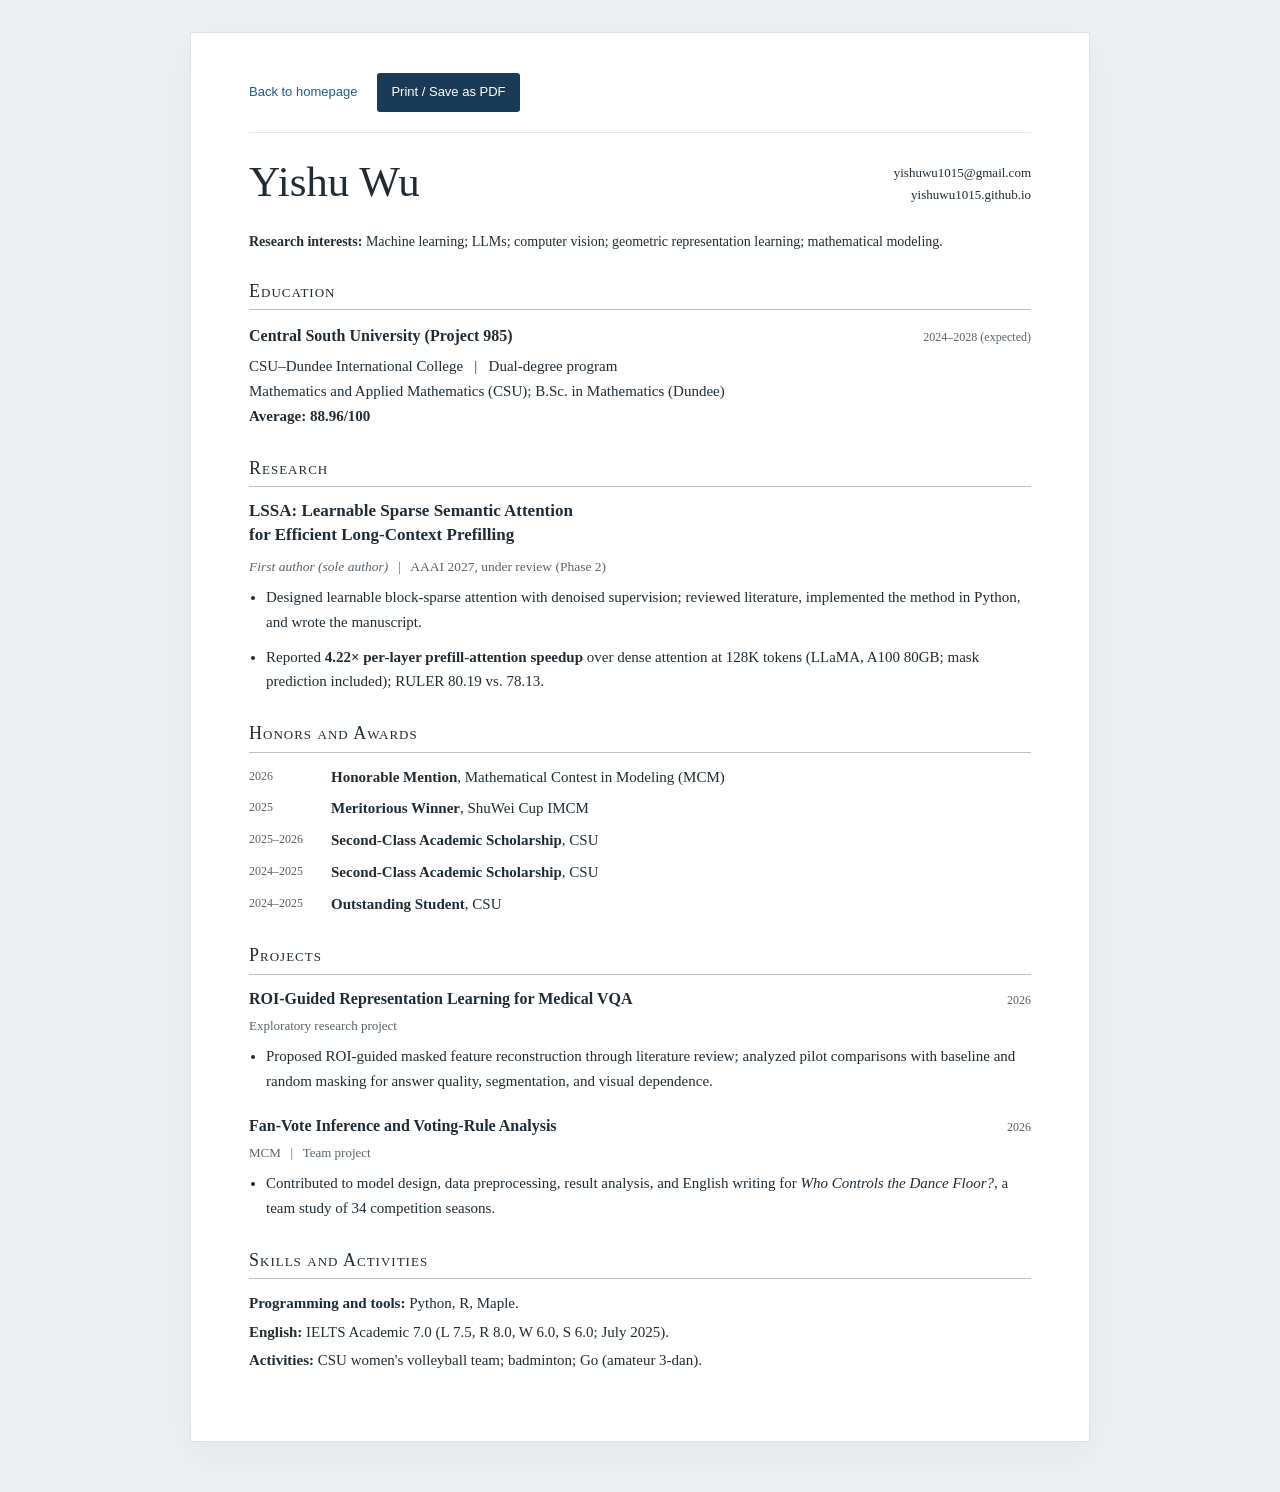
==== commit e90a8968: "Add files via upload" ====
--- a/cv.html
+++ b/cv.html
@@ -39,7 +39,7 @@
 <body><main class="cv-page">
 <div class="cv-actions"><a href="./">Back to homepage</a><button onclick="window.print()">Print / Save as PDF</button></div>
 <div class="cv-header"><div><h1>Yishu Wu</h1></div><div class="cv-contacts"><a href="mailto:yishuwu1015@gmail.com">yishuwu1015@gmail.com</a><a href="https://yishuwu1015.github.io/">yishuwu1015.github.io</a></div></div>
-<div class="cv-focus"><p><strong>Research interests:</strong> LLMs; computer vision; geometric representation learning.</p></div>
+<div class="cv-focus"><p><strong>Research interests:</strong> Machine learning; LLMs; computer vision; geometric representation learning; mathematical modeling.</p></div>
 <section><h2>Education</h2><div class="cv-entry"><strong>Central South University (Project 985)</strong><span class="date">2024–2028 (expected)</span></div><p>CSU–Dundee International College &nbsp; | &nbsp; Dual-degree program<br>Mathematics and Applied Mathematics (CSU); B.Sc. in Mathematics (Dundee)<br><strong>Average: 88.96/100</strong></p>
 </section>
 <section><h2>Research</h2><h3>LSSA: Learnable Sparse Semantic Attention<br>for Efficient Long-Context Prefilling</h3><p class="review-status"><em>First author (sole author)</em> &nbsp; | &nbsp; AAAI 2027, under review (Phase 2)</p><ul>
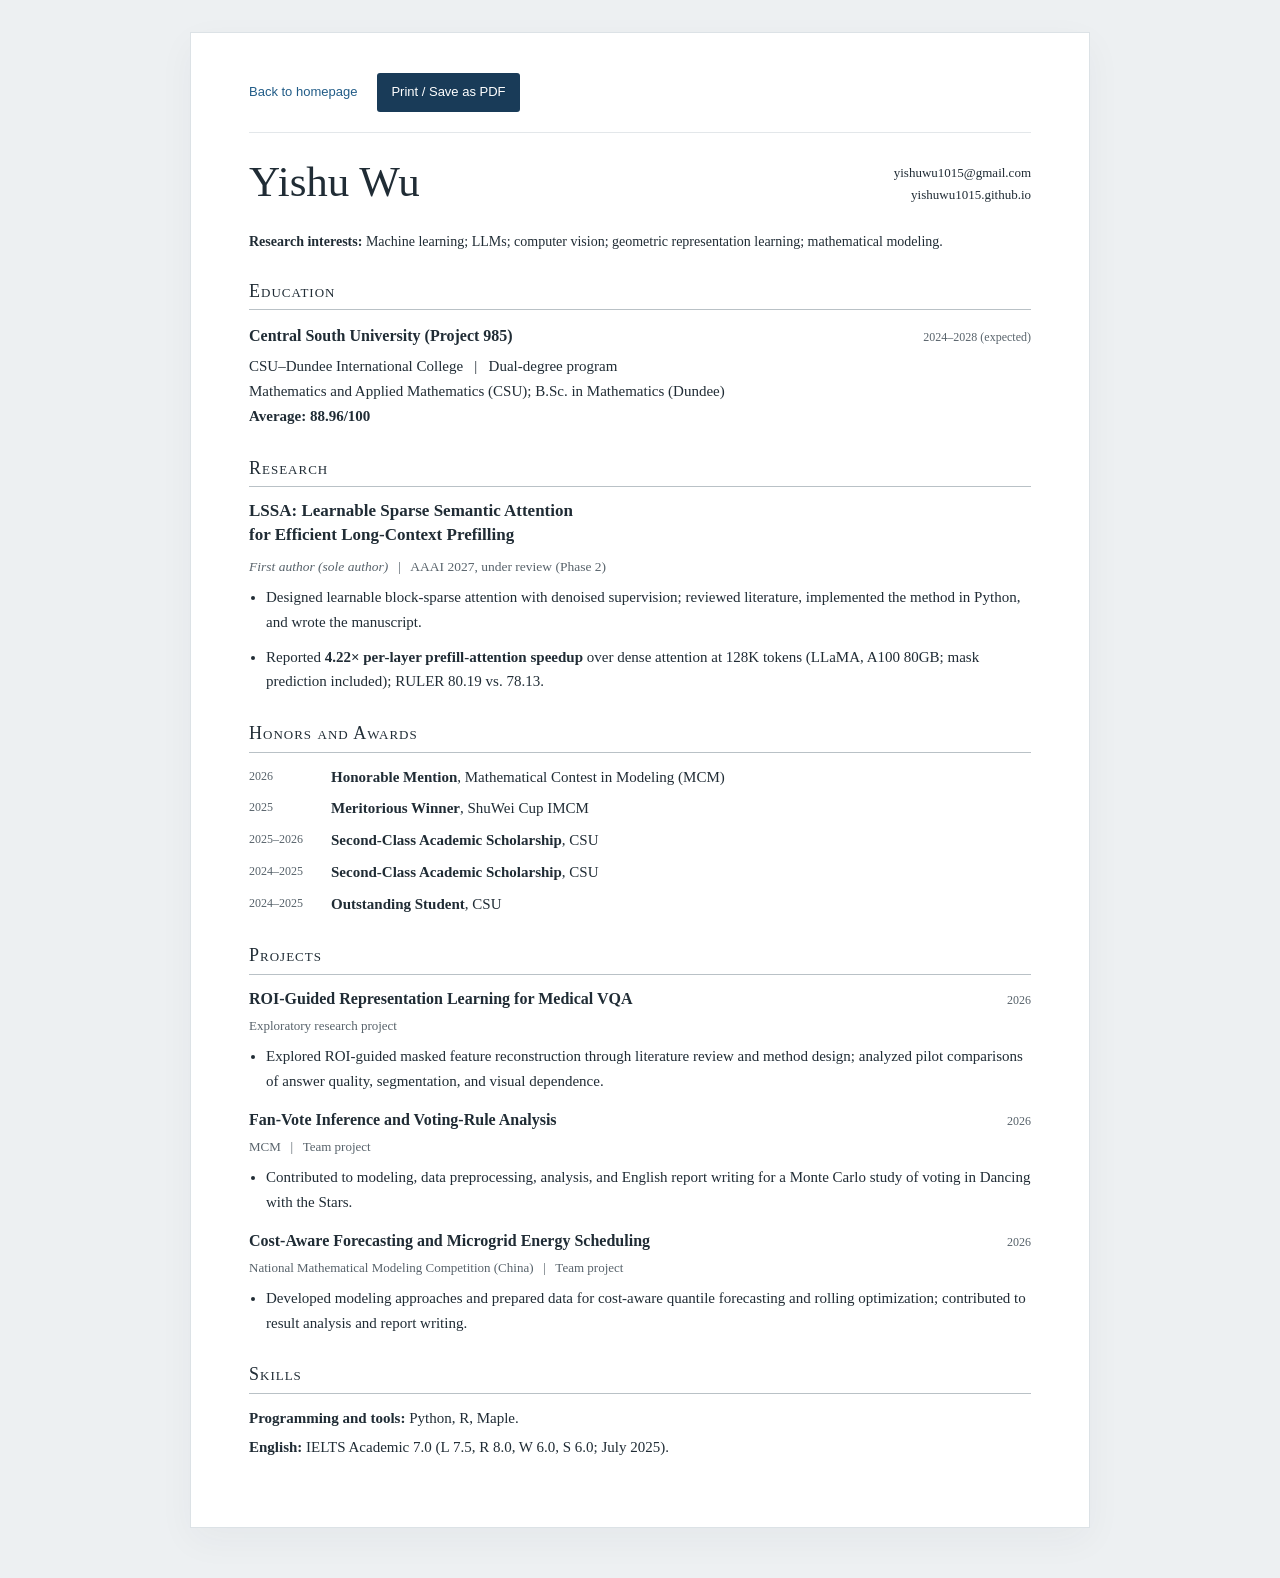
==== commit ce9ddc1d: "Add files via upload" ====
--- a/cv.html
+++ b/cv.html
@@ -30,16 +30,16 @@
 .cv-page .honor-list .date{padding-top:2px}
 .cv-page .honor-note{font-size:13px;color:#58636b}
 .cv-page .cv-skills p{margin-bottom:4px}
-.cv-page .cv-project+.cv-project{margin-top:20px}
+.cv-page .cv-project+.cv-project{margin-top:14px}
 .cv-page .cv-project h3{font-size:16px;margin:0;line-height:1.45}
 .cv-page .project-type{font-size:13px;color:#58636b;margin:3px 0 7px}
 @media(max-width:650px){.cv-page{padding:25px 22px;margin:0;border:0;box-shadow:none}.cv-page .cv-header{display:block}.cv-page .cv-contacts{text-align:left;margin-top:13px}.cv-page .cv-entry{display:block}.cv-page .date{white-space:normal}.cv-page .cv-entry .date{display:block;margin-top:3px}.cv-page h1{font-size:39px}.cv-actions{gap:12px}}
-@media print{body{background:white}.cv-page{border:0;box-shadow:none;margin:0;padding:0;max-width:none}.cv-actions{display:none}.cv-page h1{font-size:30pt}.cv-page .cv-header{display:flex}.cv-page .cv-contacts{text-align:right;margin:0;font-size:10pt}.cv-page .cv-kicker{font-size:9pt}.cv-page .cv-focus{margin-top:8pt}.cv-page .cv-focus p,.cv-page p,.cv-page li{font-size:11pt;line-height:1.3182}.cv-page section{margin-bottom:0}.cv-page p{margin-bottom:0}.cv-page .review-status{margin:4pt 0 3pt}.cv-page h2{font-size:12.5pt;margin:10pt 0 5pt;padding-bottom:3pt;break-after:avoid}.cv-page h3{font-size:11pt;line-height:1.3182;margin-bottom:4pt}.cv-page .cv-entry{display:flex;margin-bottom:2pt}.cv-page .date{font-size:10pt;white-space:nowrap}.cv-page .coursework,.cv-page .review-status,.cv-page .project-type{font-size:10pt;line-height:1.35}.cv-page .coursework{margin-top:6pt}.cv-page li{margin-bottom:3pt}.cv-page .honor-list li{margin-bottom:2pt;grid-template-columns:0.72in 1fr;gap:10pt}.cv-page ul{margin:3pt 0;padding-left:14pt}.cv-page .cv-skills p{margin-bottom:3pt}.cv-page .cv-projects{break-inside:auto}.cv-page .cv-project{break-inside:avoid}.cv-page .cv-project+.cv-project{margin-top:8pt}.cv-page .cv-project h3{font-size:11pt}.cv-page .project-type{margin:2pt 0 3pt}@page{size:letter;margin:0.60in 0.72in}}
+@media print{body{background:white}.cv-page{border:0;box-shadow:none;margin:0;padding:0;max-width:none}.cv-actions{display:none}.cv-page h1{font-size:30pt}.cv-page .cv-header{display:flex}.cv-page .cv-contacts{text-align:right;margin:0;font-size:10pt}.cv-page .cv-kicker{font-size:9pt}.cv-page .cv-focus{margin-top:8pt}.cv-page .cv-focus p,.cv-page p,.cv-page li{font-size:11pt;line-height:1.3182}.cv-page section{margin-bottom:0}.cv-page p{margin-bottom:0}.cv-page .review-status{margin:4pt 0 3pt}.cv-page h2{font-size:12.5pt;margin:10pt 0 5pt;padding-bottom:3pt;break-after:avoid}.cv-page h3{font-size:11pt;line-height:1.3182;margin-bottom:4pt}.cv-page .cv-entry{display:flex;margin-bottom:2pt}.cv-page .date{font-size:10pt;white-space:nowrap}.cv-page .coursework,.cv-page .review-status,.cv-page .project-type{font-size:10pt;line-height:1.35}.cv-page .coursework{margin-top:6pt}.cv-page li{margin-bottom:3pt}.cv-page .honor-list li{margin-bottom:2pt;grid-template-columns:0.72in 1fr;gap:10pt}.cv-page ul{margin:3pt 0;padding-left:14pt}.cv-page .cv-skills p{margin-bottom:3pt}.cv-page .cv-projects{break-inside:auto}.cv-page .cv-project{break-inside:avoid}.cv-page .cv-project+.cv-project{margin-top:3pt}.cv-page .cv-project h3{font-size:11pt}.cv-page .project-type{margin:2pt 0 3pt}@page{size:letter;margin:0.60in 0.72in}}
 </style></head>
 <body><main class="cv-page">
 <div class="cv-actions"><a href="./">Back to homepage</a><button onclick="window.print()">Print / Save as PDF</button></div>
 <div class="cv-header"><div><h1>Yishu Wu</h1></div><div class="cv-contacts"><a href="mailto:yishuwu1015@gmail.com">yishuwu1015@gmail.com</a><a href="https://yishuwu1015.github.io/">yishuwu1015.github.io</a></div></div>
-<div class="cv-focus"><p><strong>Research interests:</strong> Machine learning; LLMs; computer vision; geometric representation learning; mathematical modeling.</p></div>
+<div class="cv-focus"><p><strong>Research interests:</strong> Machine learning; LLMs; computer vision; geometric representation learning; mathematical modeling.</p></div>
 <section><h2>Education</h2><div class="cv-entry"><strong>Central South University (Project 985)</strong><span class="date">2024–2028 (expected)</span></div><p>CSU–Dundee International College &nbsp; | &nbsp; Dual-degree program<br>Mathematics and Applied Mathematics (CSU); B.Sc. in Mathematics (Dundee)<br><strong>Average: 88.96/100</strong></p>
 </section>
 <section><h2>Research</h2><h3>LSSA: Learnable Sparse Semantic Attention<br>for Efficient Long-Context Prefilling</h3><p class="review-status"><em>First author (sole author)</em> &nbsp; | &nbsp; AAAI 2027, under review (Phase 2)</p><ul>
@@ -49,11 +49,14 @@
 <section><h2>Honors and Awards</h2><ul class="honor-list"><li><span class="date">2026</span><span><strong>Honorable Mention</strong>, Mathematical Contest in Modeling (MCM)</span></li><li><span class="date">2025</span><span><strong>Meritorious Winner</strong>, ShuWei Cup IMCM</span></li><li><span class="date">2025–2026</span><span><strong>Second-Class Academic Scholarship</strong>, CSU</span></li><li><span class="date">2024–2025</span><span><strong>Second-Class Academic Scholarship</strong>, CSU</span></li><li><span class="date">2024–2025</span><span><strong>Outstanding Student</strong>, CSU</span></li></ul></section>
 <section class="cv-projects" id="projects"><h2>Projects</h2>
 <article class="cv-project"><div class="cv-entry"><h3>ROI-Guided Representation Learning for Medical VQA</h3><span class="date">2026</span></div><p class="project-type">Exploratory research project</p><ul>
-<li>Proposed ROI-guided masked feature reconstruction through literature review; analyzed pilot comparisons with baseline and random masking for answer quality, segmentation, and visual dependence.</li>
+<li>Explored ROI-guided masked feature reconstruction through literature review and method design; analyzed pilot comparisons of answer quality, segmentation, and visual dependence.</li>
 </ul></article>
 <article class="cv-project"><div class="cv-entry"><h3>Fan-Vote Inference and Voting-Rule Analysis</h3><span class="date">2026</span></div><p class="project-type">MCM &nbsp; | &nbsp; Team project</p><ul>
-<li>Contributed to model design, data preprocessing, result analysis, and English writing for <em>Who Controls the Dance Floor?</em>, a team study of 34 competition seasons.</li>
+<li>Contributed to modeling, data preprocessing, analysis, and English report writing for a Monte Carlo study of voting in Dancing with the Stars.</li>
+</ul></article>
+<article class="cv-project"><div class="cv-entry"><h3>Cost-Aware Forecasting and Microgrid Energy Scheduling</h3><span class="date">2026</span></div><p class="project-type">National Mathematical Modeling Competition (China) &nbsp; | &nbsp; Team project</p><ul>
+<li>Developed modeling approaches and prepared data for cost-aware quantile forecasting and rolling optimization; contributed to result analysis and report writing.</li>
 </ul></article>
 </section>
-<section class="cv-skills"><h2>Skills and Activities</h2><p><strong>Programming and tools:</strong> Python, R, Maple.</p><p><strong>English:</strong> IELTS Academic 7.0 (L 7.5, R 8.0, W 6.0, S 6.0; July 2025).</p><p><strong>Activities:</strong> CSU women's volleyball team; badminton; Go (amateur 3-dan).</p></section>
+<section class="cv-skills"><h2>Skills</h2><p><strong>Programming and tools:</strong> Python, R, Maple.</p><p><strong>English:</strong> IELTS Academic 7.0 (L 7.5, R 8.0, W 6.0, S 6.0; July 2025).</p></section>
 </main></body></html>
